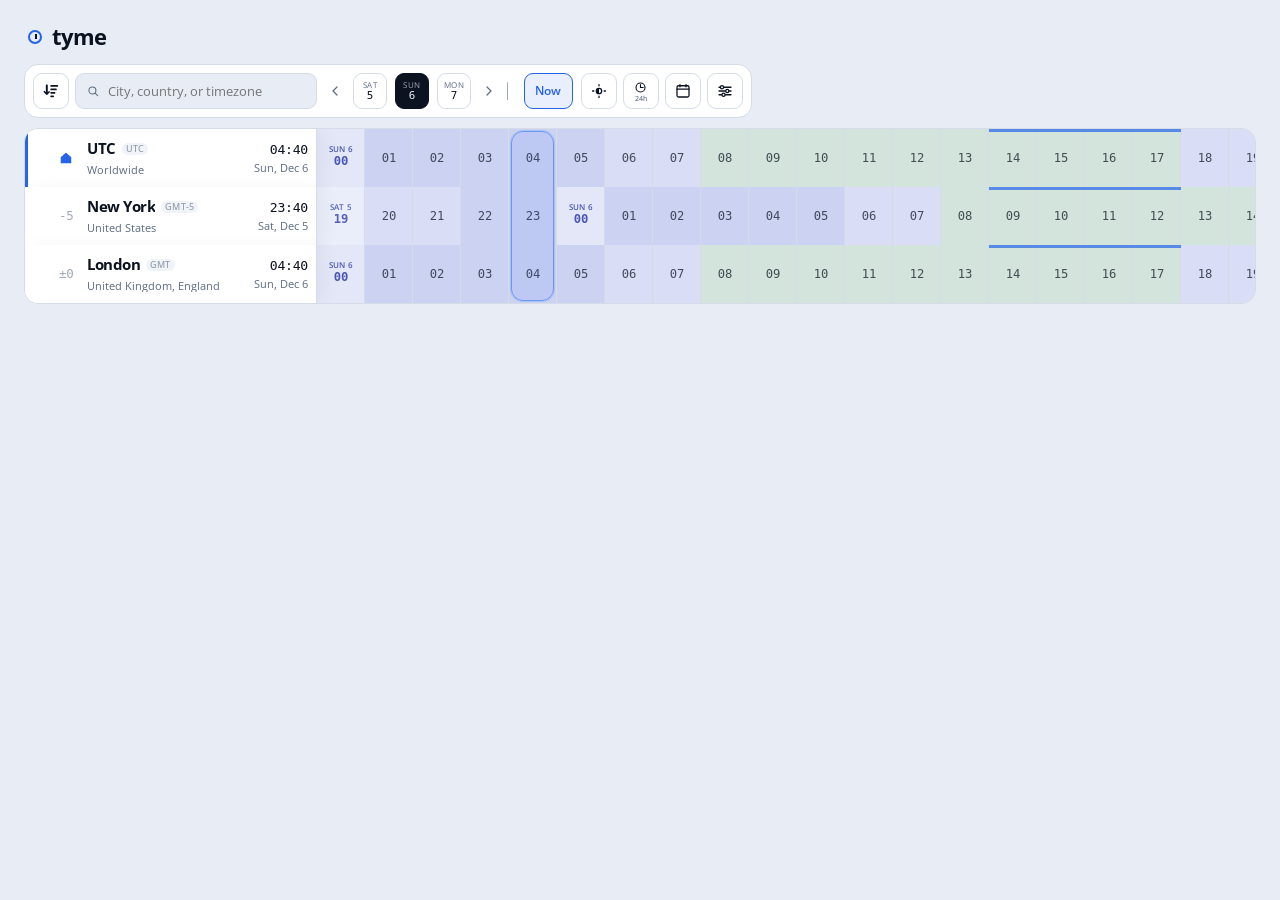
==== tyme/index.html @ b8e888d3 "feat(tyme): add world clock web app Co-authored-by: Cursor <cursoragent@cursor.com>" ====
<!DOCTYPE html>
<html lang="en">
<head>
  <meta charset="utf-8">
  <meta name="viewport" content="width=device-width, initial-scale=1, viewport-fit=cover, interactive-widget=resizes-content">
  <meta name="theme-color" content="#0b0f14">
  <meta name="description" content="Compare time zones at a glance. Plan calls across cities without leaving the page.">
  <title>Tyme — world clock and time converter</title>
  <link rel="icon" href="data:image/svg+xml,%3Csvg xmlns='http://www.w3.org/2000/svg' viewBox='0 0 32 32'%3E%3Crect width='32' height='32' rx='8' fill='%230b0f14'/%3E%3Ccircle cx='16' cy='16' r='9' fill='none' stroke='%232563eb' stroke-width='2'/%3E%3Cpath d='M16 10v7l4 2' fill='none' stroke='%23e8eef6' stroke-width='2' stroke-linecap='round'/%3E%3C/svg%3E">
  <link rel="preconnect" href="https://fonts.googleapis.com">
  <link rel="preconnect" href="https://fonts.gstatic.com" crossorigin>
  <link href="https://fonts.googleapis.com/css2?family=Open+Sans:wght@400;500;600;700&display=swap" rel="stylesheet">
  <link rel="stylesheet" href="css/app.css">
</head>
<body>
  <div class="app" id="app">
    <header class="topbar">
      <div class="brand">
        <span class="brand-mark" aria-hidden="true"></span>
        <span class="brand-name">tyme</span>
      </div>

    </header>

    <main class="stage">
      <div class="command-bar">
        <div class="command-lead">
          <button class="icon-btn chip-toggle" id="toggle-sort" type="button" data-state="manual" aria-label="Sort: manual" title="Manual order">
            <svg class="ico ico-sort-manual" viewBox="0 0 24 24" width="18" height="18" aria-hidden="true"><path fill="currentColor" d="M4.6 3.4h2.2c.5 0 .9.4.9.9v9.2l1.2-1.3a1 1 0 0 1 1.4 1.4l-3.2 3.4a1 1 0 0 1-1.4 0l-3.2-3.4a1 1 0 1 1 1.4-1.4l1.2 1.3V4.3c0-.5.4-.9.9-.9z"/><path fill="currentColor" d="M12.2 4.1h8.2a1.15 1.15 0 0 1 0 2.3h-8.2a1.15 1.15 0 0 1 0-2.3zm0 4.6h6.4a1.15 1.15 0 0 1 0 2.3h-6.4a1.15 1.15 0 0 1 0-2.3zm0 4.6h4.6a1.15 1.15 0 0 1 0 2.3h-4.6a1.15 1.15 0 0 1 0-2.3zm0 4.6h2.7a1.15 1.15 0 0 1 0 2.3h-2.7a1.15 1.15 0 0 1 0-2.3z"/></svg>
            <svg class="ico ico-sort-largest" viewBox="0 0 24 24" width="18" height="18" aria-hidden="true"><path fill="currentColor" d="M4.6 3.4h2.2c.5 0 .9.4.9.9v9.2l1.2-1.3a1 1 0 0 1 1.4 1.4l-3.2 3.4a1 1 0 0 1-1.4 0l-3.2-3.4a1 1 0 1 1 1.4-1.4l1.2 1.3V4.3c0-.5.4-.9.9-.9z"/><path fill="currentColor" d="M12.2 4.1h8.2a1.15 1.15 0 0 1 0 2.3h-8.2a1.15 1.15 0 0 1 0-2.3zm0 4.6h6.4a1.15 1.15 0 0 1 0 2.3h-6.4a1.15 1.15 0 0 1 0-2.3zm0 4.6h4.6a1.15 1.15 0 0 1 0 2.3h-4.6a1.15 1.15 0 0 1 0-2.3zm0 4.6h2.7a1.15 1.15 0 0 1 0 2.3h-2.7a1.15 1.15 0 0 1 0-2.3z"/></svg>
            <svg class="ico ico-sort-smallest" viewBox="0 0 24 24" width="18" height="18" aria-hidden="true"><path fill="currentColor" d="M4.6 20.6h2.2c.5 0 .9-.4.9-.9v-9.2l1.2 1.3a1 1 0 0 0 1.4-1.4l-3.2-3.4a1 1 0 0 0-1.4 0l-3.2 3.4a1 1 0 1 0 1.4 1.4l1.2-1.3v9.2c0 .5.4.9.9.9z"/><path fill="currentColor" d="M12.2 4.1h2.7a1.15 1.15 0 0 1 0 2.3h-2.7a1.15 1.15 0 0 1 0-2.3zm0 4.6h4.6a1.15 1.15 0 0 1 0 2.3h-4.6a1.15 1.15 0 0 1 0-2.3zm0 4.6h6.4a1.15 1.15 0 0 1 0 2.3h-6.4a1.15 1.15 0 0 1 0-2.3zm0 4.6h8.2a1.15 1.15 0 0 1 0 2.3h-8.2a1.15 1.15 0 0 1 0-2.3z"/></svg>
          </button>
        <div class="command-search">
          <label class="search-field command-field">
            <svg viewBox="0 0 24 24" width="16" height="16" aria-hidden="true"><circle cx="11" cy="11" r="6" fill="none" stroke="currentColor" stroke-width="1.8"/><path d="M16 16l4 4" fill="none" stroke="currentColor" stroke-width="1.8" stroke-linecap="round"/></svg>
            <span class="visually-hidden">Search cities</span>
            <input id="city-query" type="search" placeholder="City, country, or timezone" autocomplete="off" enterkeyhint="search">
          </label>
          <div class="search-results" id="search-results" hidden></div>
        </div>
        </div>

        <nav class="day-switch" aria-label="Date">
          <button class="day-nav" id="prev-day" type="button" aria-label="Previous day">
            <svg viewBox="0 0 24 24" width="16" height="16" aria-hidden="true"><path d="M15 6l-6 6 6 6" fill="none" stroke="currentColor" stroke-width="1.8" stroke-linecap="round" stroke-linejoin="round"/></svg>
          </button>
          <div class="week-strip" id="week-strip"></div>
          <button class="day-nav" id="next-day" type="button" aria-label="Next day">
            <svg viewBox="0 0 24 24" width="16" height="16" aria-hidden="true"><path d="M9 6l6 6-6 6" fill="none" stroke="currentColor" stroke-width="1.8" stroke-linecap="round" stroke-linejoin="round"/></svg>
          </button>
        </nav>

        <span class="bar-sep" aria-hidden="true"></span>
        <button class="now-jump" id="jump-now" type="button">Now</button>

        <div class="command-toggles" role="group" aria-label="View options">
          <button class="icon-btn chip-toggle" id="toggle-scheme" type="button" data-state="light" aria-label="Theme: Light" title="Light">
            <svg class="ico ico-sun" viewBox="0 0 24 24" width="18" height="18" aria-hidden="true"><circle cx="12" cy="12" r="3.2" fill="none" stroke="currentColor" stroke-width="1.7"/><path d="M12 3.5v2M12 18.5v2M3.5 12h2M18.5 12h2M6 6l1.4 1.4M16.6 16.6L18 18M6 18l1.4-1.4M16.6 7.4L18 6" fill="none" stroke="currentColor" stroke-width="1.7" stroke-linecap="round"/></svg>
            <svg class="ico ico-moon" viewBox="0 0 24 24" width="18" height="18" aria-hidden="true"><path d="M16 14.5A6.5 6.5 0 0 1 9.2 6 6.5 6.5 0 1 0 16 14.5z" fill="none" stroke="currentColor" stroke-width="1.7" stroke-linejoin="round"/></svg>
            <svg class="ico ico-system" viewBox="0 0 24 24" width="18" height="18" aria-hidden="true"><circle cx="12" cy="12" r="3.6" fill="none" stroke="currentColor" stroke-width="1.7"/><path d="M12 8.4a3.6 3.6 0 0 0 0 7.2z" fill="currentColor"/><path d="M12 3.4v1.7M12 18.9v1.7M3.4 12h1.7M18.9 12h1.7" fill="none" stroke="currentColor" stroke-width="1.7" stroke-linecap="round"/></svg>
          </button>
          <button class="icon-btn chip-toggle hour-toggle" id="toggle-hour" type="button" data-state="24" aria-label="24-hour clock" title="24h">
            <svg class="hour-mark" viewBox="0 0 24 24" width="16" height="16" aria-hidden="true"><circle cx="12" cy="12" r="7.2" fill="none" stroke="currentColor" stroke-width="1.8"/><path d="M12 12V7.4M12 12h4.4" fill="none" stroke="currentColor" stroke-width="1.8" stroke-linecap="round"/></svg>
            <span class="hour-caption">24h</span>
          </button>
          <button class="icon-btn chip-toggle" id="toggle-weekends-btn" type="button" data-state="off" aria-pressed="false" aria-label="Mark weekends" title="Weekends">
            <svg class="ico ico-weekend" viewBox="0 0 24 24" width="18" height="18" aria-hidden="true"><rect x="4" y="5" width="16" height="15" rx="2" fill="none" stroke="currentColor" stroke-width="1.7"/><path d="M8 3.4v3M16 3.4v3M4 9.5h16" fill="none" stroke="currentColor" stroke-width="1.7" stroke-linecap="round"/></svg>
            <svg class="ico ico-weekend-on" viewBox="0 0 24 24" width="18" height="18" aria-hidden="true"><rect x="4" y="5" width="16" height="15" rx="2" fill="none" stroke="currentColor" stroke-width="1.7"/><path d="M8 3.4v3M16 3.4v3M4 9.5h16" fill="none" stroke="currentColor" stroke-width="1.7" stroke-linecap="round"/><circle cx="9" cy="15" r="1.25" fill="currentColor"/><circle cx="13.5" cy="15" r="1.25" fill="currentColor"/></svg>
          </button>
          <button class="icon-btn" id="open-settings" type="button" aria-label="Settings" title="Settings">
            <svg viewBox="0 0 24 24" width="18" height="18" aria-hidden="true"><path d="M4 7h16M4 12h16M4 17h16" fill="none" stroke="currentColor" stroke-width="1.7" stroke-linecap="round"/><circle cx="8" cy="7" r="2.1" fill="var(--surface)" stroke="currentColor" stroke-width="1.7"/><circle cx="15" cy="12" r="2.1" fill="var(--surface)" stroke="currentColor" stroke-width="1.7"/><circle cx="10" cy="17" r="2.1" fill="var(--surface)" stroke="currentColor" stroke-width="1.7"/></svg>
          </button>
        </div>
      </div>
      <div class="board" id="board" role="grid" aria-label="Time comparison across cities"></div>
    </main>

    <aside class="dock" id="selection-dock" hidden>
      <div class="dock-copy" id="selection-copy"></div>
      <div class="dock-actions">
        <button class="text-btn" id="copy-times" type="button">Copy times</button>
        <button class="text-btn" id="copy-link" type="button">Copy link</button>
        <button class="text-btn ghost" id="clear-selection" type="button">Clear</button>
      </div>
    </aside>
  </div>

  <div class="overlay" id="settings-overlay" hidden>
    <div class="sheet settings-sheet" role="dialog" aria-modal="true" aria-labelledby="settings-title">
      <div class="sheet-head">
        <h2 id="settings-title">Settings</h2>
        <button class="icon-btn" id="close-settings" type="button" aria-label="Close settings">
          <svg viewBox="0 0 24 24" width="18" height="18" aria-hidden="true"><path d="M6 6l12 12M18 6L6 18" fill="none" stroke="currentColor" stroke-width="1.8" stroke-linecap="round"/></svg>
        </button>
      </div>

      <section class="setting-block">
        <h3>Clock</h3>
        <div class="segmented" role="group" aria-label="Hour format">
          <button type="button" data-hour12="true">12h</button>
          <button type="button" data-hour12="false">24h</button>
        </div>
      </section>

      <section class="setting-block">
        <h3>Appearance</h3>
        <div class="segmented" role="group" aria-label="Theme">
          <button type="button" data-theme="system">System</button>
          <button type="button" data-theme="light">Light</button>
          <button type="button" data-theme="dark">Dark</button>
        </div>
        <div class="palette-row" role="group" aria-label="Palette">
          <button type="button" class="swatch ember" data-palette="ember" aria-label="Rose palette"></button>
          <button type="button" class="swatch moss" data-palette="moss" aria-label="Teal palette"></button>
          <button type="button" class="swatch atlas" data-palette="atlas" aria-label="Blue palette"></button>
        </div>
      </section>

      <section class="setting-block">
        <h3>Grid colours</h3>
        <div class="bands-picker bands-picker-settings" role="group" aria-label="Grid colour palette">
          <button type="button" class="bands-option" data-bands="dusk" aria-pressed="false">
            <span class="bands-swatches" aria-hidden="true">
              <i style="background:#ccd3f2"></i>
              <i style="background:#d2e4db"></i>
              <i style="background:#d9def6"></i>
            </span>
            <span class="bands-name">Crepúsculo suave</span>
            <span class="bands-desc">azul + sálvia</span>
          </button>
          <button type="button" class="bands-option" data-bands="mist" aria-pressed="false">
            <span class="bands-swatches" aria-hidden="true">
              <i style="background:#d8d0ef"></i>
              <i style="background:#e5ddcf"></i>
              <i style="background:#ced8eb"></i>
            </span>
            <span class="bands-name">Neblina elegante</span>
            <span class="bands-desc">lavanda + areia</span>
          </button>
          <button type="button" class="bands-option" data-bands="urban" aria-pressed="false">
            <span class="bands-swatches" aria-hidden="true">
              <i style="background:#cdd8e7"></i>
              <i style="background:#d0e2e1"></i>
              <i style="background:#d7dce7"></i>
            </span>
            <span class="bands-name">Urbana serena</span>
            <span class="bands-desc">cinza-azulado + menta</span>
          </button>
        </div>
      </section>

      <section class="setting-block">
        <h3>Grid</h3>
        <label class="toggle">
          <input type="checkbox" id="toggle-tz">
          <span>Show timezone names</span>
        </label>
        <label class="toggle">
          <input type="checkbox" id="toggle-weekends">
          <span>Mark weekends</span>
        </label>
        <label class="toggle">
          <input type="checkbox" id="toggle-overlap">
          <span>Highlight overlap (09:00–18:00)</span>
        </label>
      </section>
    </div>
  </div>

  <div class="toast" id="toast" hidden></div>

  <script src="js/cities.js"></script>
  <script src="js/time.js"></script>
  <script src="js/app.js"></script>
</body>
</html>
---- tyme/css/app.css ----
:root {
  --font-ui: "Open Sans", "Segoe UI", system-ui, -apple-system, BlinkMacSystemFont, Helvetica, Arial, sans-serif;
  --font-display: "Open Sans", "Segoe UI", system-ui, -apple-system, BlinkMacSystemFont, Helvetica, Arial, sans-serif;
  --font-mono: ui-monospace, "SF Mono", "Cascadia Mono", "Segoe UI Mono", Menlo, Consolas, monospace;
  --label: 268px;
  --cell: 48px;
  --row: 58px;
  --radius: 14px;
  --ease: 160ms ease;
  --safe-b: env(safe-area-inset-bottom, 0px);
  --safe-t: env(safe-area-inset-top, 0px);
}

[data-palette="ember"] {
  --accent: #e11d48;
  --accent-ink: #fff1f2;
  --select: #e11d48;
  --select-ink: #fff1f2;
  --select-line: #be123c;
  --hover-line: #0b1220;
  --now: #e11d48;
}

[data-palette="moss"] {
  --accent: #0d9488;
  --accent-ink: #f0fdfa;
  --select: #0f766e;
  --select-ink: #f0fdfa;
  --select-line: #0f766e;
  --hover-line: #0b1220;
  --now: #14b8a6;
}

[data-palette="atlas"] {
  --accent: #2563eb;
  --accent-ink: #eff6ff;
  --select: #2563eb;
  --select-ink: #eff6ff;
  --select-line: #1d4ed8;
  --hover-line: #0b1220;
  --now: #2563eb;
}

html[data-theme="light"],
html[data-scheme="light"] {
  --bg: #e8edf5;
  --bg-2: #dce3ee;
  --surface: #ffffff;
  --ink: #0b1220;
  --muted: #5b6b81;
  --line: #d5dce8;
  --weekend: #f0ebef;
  --weekend-fade: #e8e2e6;
  --overlap: rgba(37, 99, 235, 0.14);
  --shadow: 0 16px 36px rgba(11, 18, 32, 0.1);
  --hover-line: #0b1220;
}

/* Grid bands — Crepúsculo suave (default) */
html[data-scheme="light"],
html[data-theme="light"],
html[data-bands="dusk"][data-scheme="light"],
html[data-bands="dusk"][data-theme="light"] {
  --night: #ccd3f2;
  --night-fade: #dde2f6;
  --night-ink: #4a57b5;
  --edge: #d9def6;
  --edge-fade: #e5e9f8;
  --edge-ink: #5562b8;
  --day: #d2e4db;
  --day-fade: #e2ebe5;
  --day-ink: #2f6b54;
}

/* Grid bands — Neblina elegante */
html[data-bands="mist"][data-scheme="light"],
html[data-bands="mist"][data-theme="light"] {
  --night: #d8d0ef;
  --night-fade: #e6e0f4;
  --night-ink: #6552a8;
  --edge: #ced8eb;
  --edge-fade: #dee5f1;
  --edge-ink: #4f6794;
  --day: #e5ddcf;
  --day-fade: #eee8df;
  --day-ink: #7a6240;
}

/* Grid bands — Urbana serena */
html[data-bands="urban"][data-scheme="light"],
html[data-bands="urban"][data-theme="light"] {
  --night: #cdd8e7;
  --night-fade: #dde5ef;
  --night-ink: #3f5f84;
  --edge: #d7dce7;
  --edge-fade: #e4e8ef;
  --edge-ink: #4f5d74;
  --day: #d0e2e1;
  --day-fade: #e0ebea;
  --day-ink: #2f6b66;
}

html[data-theme="dark"],
html[data-scheme="dark"] {
  --bg: #0b0f14;
  --bg-2: #121821;
  --surface: #141b24;
  --ink: #e8eef6;
  --muted: #8b98ab;
  --line: #243041;
  --weekend: #1c151a;
  --weekend-fade: #141014;
  --overlap: rgba(56, 189, 248, 0.14);
  --shadow: 0 16px 36px rgba(0, 0, 0, 0.4);
  --hover-line: #e8eef6;
}

html[data-scheme="dark"],
html[data-theme="dark"],
html[data-bands="dusk"][data-scheme="dark"],
html[data-bands="dusk"][data-theme="dark"] {
  --night: #3a4268;
  --night-fade: #262b42;
  --night-ink: #b8c0f0;
  --edge: #454c70;
  --edge-fade: #2c3148;
  --edge-ink: #c2c8f2;
  --day: #3a5248;
  --day-fade: #263830;
  --day-ink: #a8d4c2;
}

html[data-bands="mist"][data-scheme="dark"],
html[data-bands="mist"][data-theme="dark"] {
  --night: #4a4270;
  --night-fade: #302c48;
  --night-ink: #cbbceb;
  --edge: #3e4a62;
  --edge-fade: #2a3140;
  --edge-ink: #b4c4e0;
  --day: #524a3c;
  --day-fade: #363028;
  --day-ink: #e0d0b4;
}

html[data-bands="urban"][data-scheme="dark"],
html[data-bands="urban"][data-theme="dark"] {
  --night: #3a4a5c;
  --night-fade: #263240;
  --night-ink: #b0c6de;
  --edge: #404850;
  --edge-fade: #2a3038;
  --edge-ink: #c0c8d4;
  --day: #3a504e;
  --day-fade: #263836;
  --day-ink: #a8d4d0;
}

[data-palette="ember"][data-scheme="light"],
html[data-palette="ember"][data-theme="light"] {
  --overlap: rgba(225, 29, 72, 0.12);
}

[data-palette="moss"][data-scheme="light"],
html[data-palette="moss"][data-theme="light"] {
  --overlap: rgba(13, 148, 136, 0.14);
}

[data-palette="atlas"][data-scheme="light"],
html[data-palette="atlas"][data-theme="light"] {
  --overlap: rgba(37, 99, 235, 0.14);
}

* { box-sizing: border-box; }

html, body {
  margin: 0;
  min-height: 100%;
  background: var(--bg);
  color: var(--ink);
  font-family: var(--font-ui);
  font-size: 16px;
  line-height: 1.4;
}

body {
  min-height: 100dvh;
}

button, input {
  font: inherit;
  color: inherit;
}

button {
  background: none;
  border: 0;
  padding: 0;
  cursor: pointer;
}

.visually-hidden {
  position: absolute;
  width: 1px;
  height: 1px;
  padding: 0;
  margin: -1px;
  overflow: hidden;
  clip: rect(0, 0, 0, 0);
  white-space: nowrap;
  border: 0;
}

.app {
  height: 100dvh;
  display: flex;
  flex-direction: column;
  overflow: hidden;
  padding: calc(12px + var(--safe-t)) 16px calc(12px + var(--safe-b));
}

.topbar {
  display: flex;
  align-items: center;
  gap: 16px;
  padding: 4px 4px 12px;
}

.brand {
  display: flex;
  align-items: center;
  gap: 10px;
  min-width: max-content;
}

.brand-mark {
  width: 14px;
  height: 14px;
  border: 2px solid var(--accent);
  border-radius: 50%;
  position: relative;
}

.brand-mark::after {
  content: "";
  position: absolute;
  left: 5px;
  top: 2px;
  width: 2px;
  height: 5px;
  background: var(--ink);
  transform-origin: bottom center;
  animation: tick 2s steps(1) infinite;
}

.brand-name {
  font-family: var(--font-display);
  font-size: 1.35rem;
  font-weight: 700;
  letter-spacing: -0.04em;
}

.week-strip::-webkit-scrollbar { display: none; }

.day-chip {
  min-width: 34px;
  height: var(--bar-h, 36px);
  padding: 0 6px;
  border: 1px solid var(--line);
  border-radius: 9px;
  background: var(--surface);
  text-align: center;
  flex-shrink: 0;
  display: flex;
  flex-direction: column;
  align-items: center;
  justify-content: center;
}

.day-chip .dow {
  display: block;
  font-size: 0.52rem;
  line-height: 1;
  letter-spacing: 0.05em;
  text-transform: uppercase;
  color: var(--muted);
}

.day-chip .dom {
  font-family: var(--font-mono);
  font-size: 0.68rem;
  line-height: 1.05;
}

.day-chip.is-today { border-color: var(--accent); }
.day-chip.is-active {
  background: var(--ink);
  color: var(--bg);
  border-color: var(--ink);
}

.day-chip.is-active .dow { color: inherit; opacity: 0.7; }

html[data-mark-weekends="true"] .day-chip.weekend .dow {
  color: var(--now);
}

.icon-btn,
.text-btn {
  min-height: 40px;
  min-width: 40px;
  display: inline-flex;
  align-items: center;
  justify-content: center;
  border-radius: 12px;
  border: 1px solid var(--line);
  background: var(--surface);
}

.text-btn {
  padding: 0 12px;
  min-width: 0;
  font-size: 0.9rem;
}

.text-btn.ghost {
  background: transparent;
}

.icon-btn:hover,
.text-btn:hover,
.day-chip:hover {
  border-color: var(--ink);
}

.top-actions {
  display: flex;
  align-items: center;
  gap: 8px;
  margin-left: auto;
}

.command-bar {
  --bar-h: 36px;
  --bar-gap: 8px;
  position: relative;
  z-index: 12;
  align-self: flex-start;
  width: fit-content;
  max-width: 100%;
  display: flex;
  flex-wrap: wrap;
  align-items: center;
  justify-content: flex-start;
  gap: var(--bar-gap);
  padding: var(--bar-gap);
  background: var(--surface);
  border: 1px solid var(--line);
  border-radius: 14px;
}

.day-switch {
  display: flex;
  align-items: center;
  gap: var(--bar-gap);
  min-width: 0;
  max-width: 100%;
  flex: 0 1 auto;
}

.week-strip {
  display: flex;
  gap: var(--bar-gap);
  overflow-x: auto;
  scrollbar-width: none;
  min-width: 0;
  flex: 0 0 auto;
}

.day-nav {
  width: 20px;
  height: var(--bar-h);
  min-width: 20px;
  min-height: 0;
  display: inline-flex;
  align-items: center;
  justify-content: center;
  padding: 0;
  border: 0;
  border-radius: 0;
  background: transparent;
  color: var(--muted);
}

.day-nav:hover,
.day-nav:focus-visible {
  color: var(--ink);
  background: transparent;
  outline: none;
}

.now-jump {
  height: var(--bar-h);
  min-height: var(--bar-h);
  min-width: 0;
  padding: 0 10px;
  border: 1px solid var(--now);
  border-radius: 9px;
  background: color-mix(in srgb, var(--now) 10%, var(--surface));
  color: var(--now);
  font-size: 0.72rem;
  font-weight: 600;
  line-height: 1;
  letter-spacing: 0.01em;
}

.now-jump:hover,
.now-jump:focus-visible {
  border-color: var(--now);
  background: color-mix(in srgb, var(--now) 18%, var(--surface));
  color: var(--now);
  outline: none;
}

.command-lead {
  position: relative;
  z-index: 2;
  display: flex;
  align-items: center;
  gap: 6px;
  flex: 0 0 auto;
  width: calc(var(--label) - var(--bar-gap));
  min-width: 0;
}

.command-search {
  position: relative;
  z-index: 2;
  flex: 1 1 auto;
  width: auto;
  min-width: 0;
  max-width: none;
}

.command-field {
  display: flex;
  align-items: center;
  gap: 8px;
  width: 100%;
  height: var(--bar-h);
  min-height: var(--bar-h);
  padding: 0 10px;
  border: 1px solid var(--line);
  border-radius: 9px;
  background: var(--bg);
  color: var(--muted);
}

.command-field svg {
  width: 14px;
  height: 14px;
  flex-shrink: 0;
}

.command-field:focus-within {
  border-color: var(--ink);
  color: var(--ink);
}

.command-search .search-field input {
  width: 100%;
  min-width: 0;
  flex: 1 1 auto;
  border: 0;
  background: transparent;
  padding: 0;
  border-radius: 0;
  color: var(--ink);
  font-size: 0.84rem;
}

.command-search .search-field input:focus {
  border-color: transparent;
  outline: none;
}

.command-search .search-results {
  position: absolute;
  left: 0;
  right: auto;
  top: calc(100% + 6px);
  width: min(560px, calc(100vw - 40px));
  min-width: 100%;
  margin: 0;
  max-height: min(480px, 62dvh);
  overflow-x: hidden;
  overflow-y: auto;
  flex: none;
  padding: 6px;
  background: var(--surface);
  border: 1px solid var(--line);
  border-radius: 14px;
  box-shadow: var(--shadow);
  z-index: 20;
}

.command-search .search-results[hidden] {
  display: none;
}

.command-search .search-empty {
  flex: none;
  padding: 16px 10px;
}

.bar-sep {
  width: 1px;
  height: 18px;
  flex: 0 0 1px;
  align-self: center;
  margin-right: 8px;
  background: color-mix(in srgb, var(--line) 55%, var(--muted));
  border-radius: 1px;
}

.command-toggles {
  display: flex;
  align-items: center;
  gap: 6px;
  flex: 0 0 auto;
}

.command-bar .icon-btn,
.command-bar .chip-toggle {
  width: var(--bar-h);
  height: var(--bar-h);
  min-width: var(--bar-h);
  min-height: var(--bar-h);
  border-radius: 9px;
}

.command-bar .hour-toggle {
  width: var(--bar-h);
  height: var(--bar-h);
  min-width: var(--bar-h);
  min-height: var(--bar-h);
  padding: 3px 1px 2px;
  flex-direction: column;
  gap: 1px;
}

.hour-toggle .hour-mark {
  width: 15px;
  height: 15px;
  display: block;
  flex-shrink: 0;
}

.hour-toggle .hour-caption {
  font-size: 0.42rem;
  font-weight: 500;
  letter-spacing: 0.01em;
  line-height: 1;
  color: var(--muted);
}

.chip-toggle {
  width: 40px;
  height: 40px;
  min-width: 40px;
  min-height: 40px;
  padding: 0;
}

.chip-toggle .ico { display: none; }

.chip-toggle[data-state="light"] .ico-sun,
.chip-toggle[data-state="dark"] .ico-moon,
.chip-toggle[data-state="system"] .ico-system,
.chip-toggle[data-state="off"] .ico-weekend,
.chip-toggle[data-state="on"] .ico-weekend-on,
.chip-toggle[data-state="manual"] .ico-sort-manual,
.chip-toggle[data-state="largest"] .ico-sort-largest,
.chip-toggle[data-state="smallest"] .ico-sort-smallest { display: block; }

.chip-toggle[data-state="on"],
.chip-toggle[data-state="largest"],
.chip-toggle[data-state="smallest"] { color: var(--accent); }

.stage {
  flex: 1;
  min-height: 0;
  display: flex;
  flex-direction: column;
  gap: 10px;
}

.bands-picker {
  display: flex;
  flex-wrap: wrap;
  align-items: center;
  gap: 8px;
  padding: 0 2px;
}

.bands-label {
  font-size: 0.72rem;
  color: var(--muted);
  margin-right: 4px;
  text-transform: uppercase;
  letter-spacing: 0.04em;
}

.bands-option {
  display: inline-flex;
  align-items: center;
  gap: 8px;
  min-height: 34px;
  padding: 4px 10px 4px 6px;
  border: 1px solid var(--line);
  border-radius: 999px;
  background: var(--surface);
  color: var(--ink);
  transition: border-color var(--ease), background var(--ease), box-shadow var(--ease);
}

.bands-option:hover {
  border-color: color-mix(in srgb, var(--accent) 40%, var(--line));
}

.bands-option.is-on {
  border-color: var(--accent);
  box-shadow: 0 0 0 1px color-mix(in srgb, var(--accent) 35%, transparent);
  background: color-mix(in srgb, var(--accent) 6%, var(--surface));
}

.bands-swatches {
  display: inline-flex;
  gap: 2px;
}

.bands-swatches i {
  width: 10px;
  height: 10px;
  border-radius: 50%;
  display: block;
  border: 1px solid color-mix(in srgb, var(--ink) 8%, transparent);
}

.bands-name {
  font-size: 0.78rem;
  font-weight: 600;
}

.bands-desc {
  display: none;
  font-size: 0.68rem;
  color: var(--muted);
}

.bands-picker-settings {
  flex-direction: column;
  align-items: stretch;
  gap: 8px;
  margin-top: 4px;
}

.bands-picker-settings .bands-option {
  border-radius: 12px;
  min-height: 48px;
  padding: 10px 12px;
  justify-content: flex-start;
}

.bands-picker-settings .bands-desc {
  display: inline;
  margin-left: auto;
}

.board {
  flex: 0 1 auto;
  min-height: 0;
  overflow: auto;
  border: 1px solid var(--line);
  border-radius: var(--radius);
  background: var(--surface);
  width: 100%;
  -webkit-overflow-scrolling: touch;
  overscroll-behavior: contain;
}

.board-inner {
  position: relative;
  width: 100%;
  min-width: calc(var(--label) + (24 * var(--cell)));
}

.city-row {
  display: grid;
  grid-template-columns: var(--label) repeat(24, minmax(0, 1fr));
  width: 100%;
  min-width: calc(var(--label) + (24 * var(--cell)));
  height: var(--row);
  min-height: var(--row);
  max-height: var(--row);
  border-bottom: 1px solid var(--line);
  position: relative;
  align-items: stretch;
  transition: background 160ms ease;
}

.city-row:last-child { border-bottom: 0; }

.city-row.is-dragging {
  opacity: 0.55;
  background: var(--bg-2);
  z-index: 6;
}

.city-row.is-drop-before::before,
.city-row.is-drop-after::after {
  content: "";
  position: absolute;
  left: 0;
  right: 0;
  height: 3px;
  background: var(--accent);
  z-index: 7;
  pointer-events: none;
  border-radius: 2px;
}

.city-row.is-drop-before::before { top: -1px; }
.city-row.is-drop-after::after { bottom: -1px; }

.city-row.is-moved .city-card {
  animation: row-flash 280ms ease;
}

.city-card {
  position: sticky;
  left: 0;
  z-index: 8;
  width: var(--label);
  height: 100%;
  padding: 4px 8px 4px 10px;
  background: var(--surface);
  border-right: 1px solid var(--line);
  display: grid;
  grid-template-columns: 18px minmax(0, 1fr);
  column-gap: 6px;
  align-items: center;
  box-shadow: 8px 0 16px rgba(0, 0, 0, 0.04);
  overflow: hidden;
  cursor: move;
  touch-action: none;
}

.city-card.is-home {
  padding-left: 10px;
}

.city-card.is-home::before {
  content: "";
  position: absolute;
  left: 0;
  top: 0;
  bottom: 0;
  width: 3px;
  background: var(--accent);
  z-index: 4;
  pointer-events: none;
}

.city-row:first-child .city-card.is-home::before {
  border-top-left-radius: calc(var(--radius) - 1px);
}

.city-row:last-child .city-card.is-home::before {
  border-bottom-left-radius: calc(var(--radius) - 1px);
}

.city-row:only-child .city-card.is-home::before {
  border-radius: calc(var(--radius) - 1px) 0 0 calc(var(--radius) - 1px);
}

body.is-resizing {
  cursor: ew-resize;
  user-select: none;
}

body.is-row-dragging,
body.is-row-dragging * {
  cursor: move;
}

.city-actions {
  display: flex;
  flex-direction: column;
  align-items: center;
  justify-content: center;
  gap: 1px;
  width: 18px;
  flex-shrink: 0;
  cursor: default;
}

.city-actions .mini {
  opacity: 0;
  pointer-events: none;
  transition: opacity var(--ease), color var(--ease), background var(--ease), border-color var(--ease);
}

.city-row:hover .city-actions .mini,
.city-row:focus-within .city-actions .mini {
  opacity: 1;
  pointer-events: auto;
}

.city-card.is-home .city-actions .mini[data-home] {
  opacity: 1;
  pointer-events: auto;
}

body.is-row-dragging .city-actions .mini:not(.is-on) {
  opacity: 0 !important;
  pointer-events: none !important;
}

.city-copy {
  min-width: 0;
  display: grid;
  grid-template-columns: 22px minmax(0, 1fr) auto;
  column-gap: 6px;
  align-items: center;
}

.city-card.is-home .city-actions .mini-home {
  display: none;
}

.offset-home {
  width: 22px;
  height: 22px;
  display: grid;
  place-items: center start;
  justify-self: start;
  color: var(--accent);
  border: 0;
  border-radius: 0;
  background: transparent;
  padding: 0;
  cursor: pointer;
  flex-shrink: 0;
}

.offset-home:hover {
  background: transparent;
}

.offset-home svg {
  width: 14px;
  height: 14px;
  display: block;
}

.offset-home .home-glyph {
  fill: currentColor;
}

.city-card .offset {
  justify-self: start;
  font-family: var(--font-mono);
  font-size: 0.78rem;
  font-weight: 400;
  letter-spacing: -0.02em;
  color: color-mix(in srgb, var(--muted) 58%, var(--surface));
  line-height: 1;
}

.city-id {
  min-width: 0;
  display: flex;
  flex-direction: column;
  gap: 5px;
}

.city-title {
  display: flex;
  align-items: center;
  gap: 6px;
  min-width: 0;
}

.city-card h3,
.city-name {
  margin: 0;
  font-family: var(--font-display);
  font-size: 0.95rem;
  font-weight: 700;
  letter-spacing: -0.03em;
  line-height: 1.15;
  min-width: 0;
  white-space: nowrap;
  overflow: hidden;
  text-overflow: ellipsis;
}

.tz-pill {
  flex-shrink: 0;
  font-size: 0.56rem;
  font-weight: 500;
  letter-spacing: 0.01em;
  line-height: 1.2;
  color: color-mix(in srgb, var(--muted) 68%, var(--surface));
  background: color-mix(in srgb, var(--bg-2) 42%, var(--surface));
  border-radius: 6px;
  padding: 1px 4px;
}

.city-card .place {
  color: var(--muted);
  font-size: 0.7rem;
  line-height: 1.2;
  white-space: nowrap;
  overflow: hidden;
  text-overflow: ellipsis;
  min-width: 0;
}

.city-when {
  display: flex;
  flex-direction: column;
  align-items: flex-end;
  gap: 5px;
  flex-shrink: 0;
}

.city-card .live {
  font-family: var(--font-mono);
  font-size: 0.82rem;
  font-weight: 400;
  font-variant-numeric: tabular-nums;
  letter-spacing: -0.02em;
  line-height: 1;
  white-space: nowrap;
}

.city-card .live.is-hover { color: var(--accent); }

.city-card .date-line {
  color: var(--muted);
  font-size: 0.68rem;
  line-height: 1.2;
  white-space: nowrap;
}

.mini {
  width: 16px;
  height: 16px;
  display: grid;
  place-items: center;
  color: var(--muted);
  border: 0;
  border-radius: 4px;
  background: transparent;
  flex-shrink: 0;
  cursor: pointer;
  padding: 0;
  transition: color var(--ease), background var(--ease);
}

.mini svg {
  width: 10px;
  height: 10px;
  display: block;
}

.mini-remove {
  color: #fb7185;
}

.mini-remove:hover {
  color: #e11d48;
  background: color-mix(in srgb, #e11d48 14%, transparent);
}

.mini-home {
  color: var(--muted);
}

.mini-home:hover {
  color: var(--accent);
  background: color-mix(in srgb, var(--accent) 14%, transparent);
}

.mini-home .home-glyph {
  fill: none;
}

.mini-home.is-on {
  color: var(--accent);
}

.mini-home.is-on .home-glyph {
  fill: currentColor;
}

.mini-home.is-on:hover {
  color: color-mix(in srgb, var(--accent) 82%, #000);
  background: color-mix(in srgb, var(--accent) 18%, transparent);
}

@keyframes row-flash {
  0% { background: color-mix(in srgb, var(--accent) 18%, var(--surface)); }
  100% { background: var(--surface); }
}

.hour {
  width: auto;
  min-width: 0;
  height: var(--row);
  min-height: var(--row);
  max-height: var(--row);
  border: 0;
  box-shadow: inset -1px 0 0 var(--line);
  padding: 2px 2px;
  display: flex;
  flex-direction: column;
  align-items: center;
  justify-content: center;
  gap: 0;
  position: relative;
  user-select: none;
  touch-action: pan-x pan-y;
  min-width: 0;
  overflow: hidden;
  scroll-margin-left: var(--label);
  transition: opacity 120ms ease, filter 120ms ease, background 120ms ease;
}

.hour.night { background: var(--night); }
.hour.edge { background: var(--edge); }
.hour.day { background: var(--day); }
.hour.weekend { background: var(--weekend); }

.hour.night.is-day-start,
.hour.night.is-day-start.is-selected {
  background: color-mix(in srgb, var(--night) 55%, #fff);
}

.hour.edge.is-day-start,
.hour.edge.is-day-start.is-selected {
  background: color-mix(in srgb, var(--edge) 55%, #fff);
}

.hour.day.is-day-start,
.hour.day.is-day-start.is-selected {
  background: color-mix(in srgb, var(--day) 55%, #fff);
}

.hour.weekend.is-day-start,
.hour.weekend.is-day-start.is-selected {
  background: color-mix(in srgb, var(--weekend) 55%, #fff);
}

.board-inner:has(.hour.is-selected) .hour.night.is-day-start:not(.is-selected) {
  background: color-mix(in srgb, var(--night-fade) 70%, #fff);
}

.board-inner:has(.hour.is-selected) .hour.edge.is-day-start:not(.is-selected) {
  background: color-mix(in srgb, var(--edge-fade) 70%, #fff);
}

.board-inner:has(.hour.is-selected) .hour.day.is-day-start:not(.is-selected) {
  background: color-mix(in srgb, var(--day-fade) 70%, #fff);
}

.board-inner:has(.hour.is-selected) .hour.weekend.is-day-start:not(.is-selected) {
  background: color-mix(in srgb, var(--weekend-fade) 70%, #fff);
}

html[data-scheme="dark"] .hour.night.is-day-start,
html[data-scheme="dark"] .hour.night.is-day-start.is-selected,
html[data-theme="dark"] .hour.night.is-day-start,
html[data-theme="dark"] .hour.night.is-day-start.is-selected {
  background: color-mix(in srgb, var(--night) 72%, #000);
}

html[data-scheme="dark"] .hour.edge.is-day-start,
html[data-scheme="dark"] .hour.edge.is-day-start.is-selected,
html[data-theme="dark"] .hour.edge.is-day-start,
html[data-theme="dark"] .hour.edge.is-day-start.is-selected {
  background: color-mix(in srgb, var(--edge) 72%, #000);
}

html[data-scheme="dark"] .hour.day.is-day-start,
html[data-scheme="dark"] .hour.day.is-day-start.is-selected,
html[data-theme="dark"] .hour.day.is-day-start,
html[data-theme="dark"] .hour.day.is-day-start.is-selected {
  background: color-mix(in srgb, var(--day) 72%, #000);
}

html[data-scheme="dark"] .hour.weekend.is-day-start,
html[data-scheme="dark"] .hour.weekend.is-day-start.is-selected,
html[data-theme="dark"] .hour.weekend.is-day-start,
html[data-theme="dark"] .hour.weekend.is-day-start.is-selected {
  background: color-mix(in srgb, var(--weekend) 72%, #000);
}

.hour .h {
  font-family: var(--font-mono);
  font-size: 0.76rem;
  font-weight: 500;
  color: color-mix(in srgb, var(--ink) 72%, transparent);
}

.hour .sub,
.hour .tz {
  font-size: 0.62rem;
  text-transform: lowercase;
  color: color-mix(in srgb, var(--muted) 85%, transparent);
  letter-spacing: 0.02em;
}

.hour .date-chip {
  position: absolute;
  top: 2px;
  left: 50%;
  transform: translateX(-50%);
  display: flex;
  flex-direction: column;
  align-items: center;
  gap: 0;
  line-height: 1.05;
  letter-spacing: 0.02em;
  text-transform: uppercase;
  color: color-mix(in srgb, var(--ink) 78%, transparent);
  background: color-mix(in srgb, var(--ink) 8%, transparent);
  border: 0;
  border-radius: 5px;
  padding: 1px 4px;
  white-space: nowrap;
  font-weight: 600;
  z-index: 2;
}

.hour .date-chip-dow {
  font-size: 0.42rem;
  opacity: 0.75;
  font-weight: 500;
}

.hour .date-chip-num {
  font-size: 0.48rem;
}

.hour.is-day-start {
  justify-content: center;
  align-items: center;
  padding: 1px 1px 2px;
  z-index: 1;
}

.hour.is-day-start .date-chip {
  position: static;
  inset: auto;
  left: auto;
  right: auto;
  top: auto;
  bottom: auto;
  transform: none;
  display: flex;
  flex-direction: row;
  justify-content: center;
  align-items: baseline;
  gap: 2px;
  width: auto;
  height: auto;
  text-align: center;
  background: transparent;
  padding: 0;
  line-height: 1;
  pointer-events: none;
  z-index: auto;
}

.hour.is-day-start .date-chip-dow,
.hour.is-day-start .date-chip-num {
  font-size: 0.5rem;
  line-height: 1;
  opacity: 1;
  font-weight: 600;
}

.hour.is-day-start .h,
.hour.is-day-start .sub,
.hour.is-day-start .tz,
.hour.is-day-start.is-selected .h,
.hour.is-day-start.is-selected .sub,
.hour.is-day-start.is-selected .tz {
  position: static;
  z-index: auto;
  opacity: 1;
  font-weight: 600;
}

.hour.night.is-day-start .date-chip,
.hour.night.is-day-start .date-chip-dow,
.hour.night.is-day-start .date-chip-num,
.hour.night.is-day-start .h,
.hour.night.is-day-start .sub,
.hour.night.is-day-start .tz {
  color: var(--night-ink);
}

.hour.edge.is-day-start .date-chip,
.hour.edge.is-day-start .date-chip-dow,
.hour.edge.is-day-start .date-chip-num,
.hour.edge.is-day-start .h,
.hour.edge.is-day-start .sub,
.hour.edge.is-day-start .tz {
  color: var(--edge-ink);
}

.hour.day.is-day-start .date-chip,
.hour.day.is-day-start .date-chip-dow,
.hour.day.is-day-start .date-chip-num,
.hour.day.is-day-start .h,
.hour.day.is-day-start .sub,
.hour.day.is-day-start .tz {
  color: var(--day-ink);
}

.hour.weekend.is-day-start .date-chip,
.hour.weekend.is-day-start .date-chip-dow,
.hour.weekend.is-day-start .date-chip-num,
.hour.weekend.is-day-start .h,
.hour.weekend.is-day-start .sub,
.hour.weekend.is-day-start .tz {
  color: color-mix(in srgb, var(--weekend) 20%, #7a4060);
}

.hour.is-hover {
  z-index: 1;
}

.hour.night.is-selected { background: var(--night); }
.hour.edge.is-selected { background: var(--edge); }
.hour.day.is-selected { background: var(--day); }
.hour.weekend.is-selected { background: var(--weekend); }

.hour.is-selected {
  color: var(--ink);
  box-shadow: inset -1px 0 0 color-mix(in srgb, var(--line) 40%, transparent);
  z-index: 2;
}

.hour.is-selected .h {
  color: var(--ink);
  font-weight: 600;
}

.hour.is-selected .sub,
.hour.is-selected .tz {
  color: color-mix(in srgb, var(--ink) 70%, transparent);
  opacity: 1;
}

.board-inner:has(.hour.is-selected) .hour.night:not(.is-selected) {
  background: var(--night-fade);
}

.board-inner:has(.hour.is-selected) .hour.edge:not(.is-selected) {
  background: var(--edge-fade);
}

.board-inner:has(.hour.is-selected) .hour.day:not(.is-selected) {
  background: var(--day-fade);
}

.board-inner:has(.hour.is-selected) .hour.weekend:not(.is-selected) {
  background: var(--weekend-fade);
}

.board-inner:has(.hour.is-selected) .hour:not(.is-selected) .h {
  color: color-mix(in srgb, var(--ink) 58%, transparent);
}

.board-inner:has(.hour.is-selected) .hour.night.is-day-start:not(.is-selected) .h,
.board-inner:has(.hour.is-selected) .hour.night.is-day-start:not(.is-selected) .sub,
.board-inner:has(.hour.is-selected) .hour.night.is-day-start:not(.is-selected) .tz,
.board-inner:has(.hour.is-selected) .hour.night.is-day-start:not(.is-selected) .date-chip,
.board-inner:has(.hour.is-selected) .hour.night.is-day-start:not(.is-selected) .date-chip-dow,
.board-inner:has(.hour.is-selected) .hour.night.is-day-start:not(.is-selected) .date-chip-num {
  color: var(--night-ink);
  opacity: 1;
}

.board-inner:has(.hour.is-selected) .hour.edge.is-day-start:not(.is-selected) .h,
.board-inner:has(.hour.is-selected) .hour.edge.is-day-start:not(.is-selected) .sub,
.board-inner:has(.hour.is-selected) .hour.edge.is-day-start:not(.is-selected) .tz,
.board-inner:has(.hour.is-selected) .hour.edge.is-day-start:not(.is-selected) .date-chip,
.board-inner:has(.hour.is-selected) .hour.edge.is-day-start:not(.is-selected) .date-chip-dow,
.board-inner:has(.hour.is-selected) .hour.edge.is-day-start:not(.is-selected) .date-chip-num {
  color: var(--edge-ink);
  opacity: 1;
}

.board-inner:has(.hour.is-selected) .hour.day.is-day-start:not(.is-selected) .h,
.board-inner:has(.hour.is-selected) .hour.day.is-day-start:not(.is-selected) .sub,
.board-inner:has(.hour.is-selected) .hour.day.is-day-start:not(.is-selected) .tz,
.board-inner:has(.hour.is-selected) .hour.day.is-day-start:not(.is-selected) .date-chip,
.board-inner:has(.hour.is-selected) .hour.day.is-day-start:not(.is-selected) .date-chip-dow,
.board-inner:has(.hour.is-selected) .hour.day.is-day-start:not(.is-selected) .date-chip-num {
  color: var(--day-ink);
  opacity: 1;
}

.hour.is-overlap::after {
  content: "";
  position: absolute;
  left: 0;
  right: 0;
  top: 0;
  height: 3px;
  background: var(--accent);
  opacity: 0.7;
}

.select-box,
.hover-box {
  position: absolute;
  top: 2px;
  bottom: 2px;
  border-radius: 12px;
  z-index: 4;
  pointer-events: none;
  box-sizing: border-box;
  transition: left 80ms ease, width 80ms ease, border-color 120ms ease;
}

.select-box {
  left: calc(var(--label) + (var(--select-col) / 24) * (100% - var(--label)) + 2px);
  width: calc((var(--select-span, 1) / 24) * (100% - var(--label)) - 5px);
  border: 1.75px solid var(--select-line);
  background: transparent;
  z-index: 4;
}

.select-box.is-now {
  border: 1.5px solid color-mix(in srgb, var(--now) 55%, #bfdbfe);
  background: color-mix(in srgb, var(--now) 9%, transparent);
  box-shadow: 0 0 0 1px color-mix(in srgb, var(--now) 18%, transparent);
}

.select-box.is-now .resize-handle {
  display: none;
}

.resize-handle {
  pointer-events: auto;
  position: absolute;
  top: 50%;
  width: 12px;
  height: 32px;
  margin: 0;
  padding: 0;
  border: 2px solid var(--surface);
  border-radius: 999px;
  background: var(--select-line);
  box-shadow: 0 1px 4px rgba(0, 0, 0, 0.18);
  transform: translateY(-50%);
  cursor: ew-resize;
  z-index: 8;
  touch-action: none;
}

.resize-handle.is-start { left: -7px; }
.resize-handle.is-end { right: -7px; }

.resize-handle::before {
  content: "";
  position: absolute;
  inset: 8px 3px;
  border-left: 1.5px solid color-mix(in srgb, var(--surface) 80%, transparent);
  border-right: 1.5px solid color-mix(in srgb, var(--surface) 80%, transparent);
}

.resize-handle:hover,
.resize-handle:focus-visible {
  background: var(--accent);
  outline: none;
}

.hover-box {
  left: calc(var(--label) + (var(--hover-col) / 24) * (100% - var(--label)) + 2px);
  width: calc((var(--hover-span, 1) / 24) * (100% - var(--label)) - 5px);
  border: 1.75px solid var(--hover-line);
  background: color-mix(in srgb, var(--hover-line) 4%, transparent);
  z-index: 4;
}

.select-box[hidden],
.hover-box[hidden] {
  display: none;
}

.dock {
  position: sticky;
  bottom: calc(10px + var(--safe-b));
  margin-top: 14px;
  display: flex;
  justify-content: space-between;
  gap: 16px;
  align-items: flex-start;
  padding: 12px 14px;
  background: var(--ink);
  color: var(--bg);
  border-radius: 16px;
  box-shadow: var(--shadow);
}

.dock[hidden] { display: none; }

.dock-copy {
  font-size: 0.86rem;
  line-height: 1.4;
  min-width: 0;
  display: flex;
  flex-direction: column;
  gap: 2px;
}

.dock-copy strong {
  font-family: var(--font-display);
  font-weight: 600;
}

.dock-meta {
  margin: 0;
  opacity: 0.82;
}

.dock-cities {
  list-style: none;
  margin: 6px 0 0;
  padding: 0;
  display: grid;
  gap: 3px;
}

.dock-cities li {
  display: grid;
  grid-template-columns: max-content minmax(0, 1fr);
  column-gap: 12px;
  align-items: baseline;
}

.dock-range {
  font-family: var(--font-mono);
  font-variant-numeric: tabular-nums;
  font-size: 0.8rem;
  letter-spacing: 0.01em;
  white-space: nowrap;
}

.dock-city {
  overflow: hidden;
  text-overflow: ellipsis;
  white-space: nowrap;
}

.dock-actions {
  display: flex;
  gap: 8px;
  flex-shrink: 0;
  align-self: center;
}

.dock .text-btn {
  background: var(--surface);
  color: var(--ink);
  border-color: transparent;
}

.overlay {
  position: fixed;
  inset: 0;
  background: rgba(18, 17, 14, 0.46);
  display: grid;
  place-items: start center;
  padding: max(16px, 6dvh) 12px 12px;
  padding-bottom: max(12px, env(safe-area-inset-bottom, 0px));
  z-index: 20;
  overflow: hidden;
}

.overlay[hidden] { display: none; }

body.is-overlay-open {
  overflow: hidden;
}

.sheet {
  width: min(520px, 100%);
  max-height: min(84dvh, 760px);
  overflow: auto;
  background: var(--surface);
  color: var(--ink);
  border-radius: 22px;
  padding: 18px 18px 22px;
  box-shadow: var(--shadow);
  align-self: start;
  justify-self: center;
}

.search-sheet {
  height: min(70dvh, 560px);
  max-height: min(70dvh, 560px);
  display: flex;
  flex-direction: column;
  overflow: hidden;
  padding-bottom: 16px;
}

.search-empty {
  flex: 1;
  display: grid;
  place-items: center;
  padding: 28px 8px;
  text-align: center;
}

.search-empty-title {
  margin: 0;
  font-size: 0.95rem;
  font-weight: 600;
  color: var(--ink);
}

.search-empty-hint {
  margin: 6px 0 0;
  font-size: 0.82rem;
  color: var(--muted);
}

.sheet-head {
  display: flex;
  align-items: center;
  justify-content: space-between;
  margin-bottom: 14px;
}

.sheet-head h2 {
  margin: 0;
  font-family: var(--font-display);
  font-size: 1.4rem;
  font-weight: 600;
}

.search-field input,
.settings-sheet input[type="search"] {
  width: 100%;
  border: 1px solid var(--line);
  background: var(--bg);
  border-radius: 12px;
  padding: 12px 14px;
  outline: none;
}

.search-field input:focus {
  border-color: var(--ink);
}

.search-results {
  margin-top: 12px;
  flex: 1;
  min-height: 0;
  display: flex;
  flex-direction: column;
  gap: 4px;
  overflow: auto;
  -webkit-overflow-scrolling: touch;
}

.city-hit {
  text-align: left;
  padding: 10px 12px;
  border-radius: 12px;
  display: grid;
  grid-template-columns: minmax(0, 1fr) auto;
  grid-template-areas:
    "name zone"
    "where zone";
  align-items: center;
  column-gap: 16px;
  row-gap: 2px;
}

.city-hit strong {
  grid-area: name;
  min-width: 0;
}

.city-hit:hover,
.city-hit.is-active { background: var(--bg-2); }

.city-hit .where {
  grid-area: where;
  min-width: 0;
  color: var(--muted);
  font-size: 0.8rem;
}

.city-hit .zone {
  grid-area: zone;
  font-family: var(--font-mono);
  font-size: 0.72rem;
  color: var(--muted);
  white-space: nowrap;
}

@media (max-width: 520px) {
  .city-hit {
    grid-template-columns: minmax(0, 1fr);
    grid-template-areas:
      "name"
      "where"
      "zone";
    align-items: start;
  }
}

.setting-block {
  padding: 14px 0;
  border-top: 1px solid var(--line);
}

.setting-block h3 {
  margin: 0 0 10px;
  font-size: 0.78rem;
  letter-spacing: 0.08em;
  text-transform: uppercase;
  color: var(--muted);
  font-weight: 500;
}

.segmented {
  display: flex;
  gap: 6px;
}

.segmented button {
  flex: 1;
  min-height: 40px;
  border: 1px solid var(--line);
  border-radius: 10px;
  background: var(--bg);
}

.segmented button.is-on {
  background: var(--ink);
  color: var(--bg);
  border-color: var(--ink);
}

.palette-row {
  display: flex;
  gap: 10px;
  margin-top: 12px;
}

.swatch {
  width: 36px;
  height: 36px;
  border-radius: 50%;
  border: 2px solid transparent;
}

.swatch.ember { background: #e11d48; }
.swatch.moss { background: #0d9488; }
.swatch.atlas { background: #2563eb; }
.swatch.is-on { border-color: var(--ink); }

.toggle {
  display: flex;
  align-items: center;
  gap: 10px;
  padding: 8px 0;
}

.toggle input {
  width: 18px;
  height: 18px;
  accent-color: var(--accent);
}

.toast {
  position: fixed;
  left: 50%;
  bottom: calc(24px + var(--safe-b));
  transform: translateX(-50%);
  background: var(--ink);
  color: var(--bg);
  padding: 10px 14px;
  border-radius: 999px;
  font-size: 0.88rem;
  z-index: 30;
}

.toast[hidden] { display: none; }

.empty {
  padding: 48px 24px;
  text-align: center;
}

.empty p {
  color: var(--muted);
  max-width: 28ch;
  margin: 8px auto 18px;
}

@keyframes tick {
  0%, 49% { transform: rotate(-8deg); }
  50%, 100% { transform: rotate(18deg); }
}

@media (min-width: 880px) {
  :root {
    --label: 292px;
  }

  .overlay { place-items: start center; }
  .sheet { border-radius: 22px; }
  .app { padding: 18px 24px 16px; }
}

@media (max-width: 720px) {
  :root {
    --label: 228px;
    --cell: 48px;
    --row: 56px;
  }

  .app {
    padding-left: 12px;
    padding-right: 12px;
  }

  .topbar {
    gap: 10px;
    padding-left: 0;
    padding-right: 0;
  }

  .day-chip {
    min-width: 32px;
    padding: 0 5px;
  }

  .brand-name { font-size: 1.25rem; }

  .command-bar {
    --bar-gap: 8px;
  }

  .command-lead {
    flex-basis: 100%;
    width: 100%;
  }

  .command-search .search-field input {
    width: 100%;
    min-width: 0;
  }

  .command-toggles {
    gap: 4px;
  }

  .chip-toggle {
    width: 40px;
    height: 40px;
    min-width: 40px;
    min-height: 40px;
  }

  .bands-picker {
    gap: 6px;
    padding-left: 0;
    padding-right: 0;
  }

  .bands-label {
    width: 100%;
    margin-right: 0;
  }

  /* Full-bleed board: uses the whole viewport width on phones */
  .board {
    width: calc(100% + 24px);
    max-width: none;
    margin-left: -12px;
    margin-right: -12px;
    border-radius: 0;
    border-left: 0;
    border-right: 0;
  }

  .city-card {
    width: var(--label);
    padding: 4px 8px 4px 10px;
    grid-template-columns: 16px minmax(0, 1fr);
    column-gap: 6px;
    box-shadow: 6px 0 12px rgba(0, 0, 0, 0.06);
  }

  .city-card.is-home {
    padding-left: 10px;
  }

  .city-actions {
    width: 16px;
  }

  .city-card .live {
    font-size: 0.74rem;
  }

  .city-card h3,
  .city-name {
    font-size: 0.84rem;
  }

  .dock {
    flex-direction: column;
    align-items: stretch;
    margin-left: -12px;
    margin-right: -12px;
    border-radius: 0;
  }
}

@media (prefers-reduced-motion: reduce) {
  .brand-mark::after { animation: none; }
  .city-row.is-moved .city-card { animation: none; }
  .hover-box { transition: none; }
  * { transition: none !important; }
}
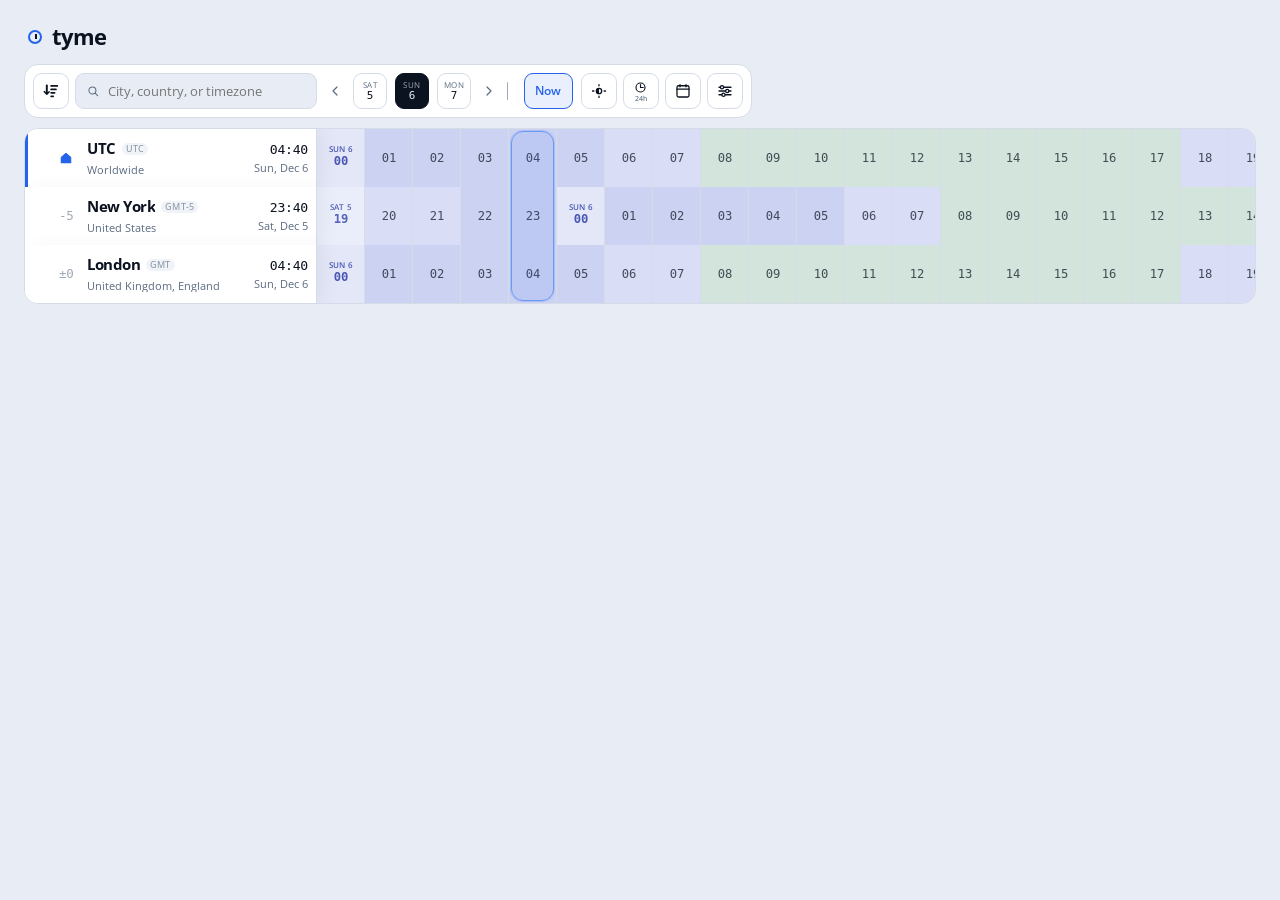
==== commit 3d2b5abb: "refactor(tyme): remove business-hours overlap highlight The 09:00–18:00 overlap bar and its settings" ====
--- a/tyme/index.html
+++ b/tyme/index.html
@@ -159,10 +159,6 @@
           <input type="checkbox" id="toggle-weekends">
           <span>Mark weekends</span>
         </label>
-        <label class="toggle">
-          <input type="checkbox" id="toggle-overlap">
-          <span>Highlight overlap (09:00–18:00)</span>
-        </label>
       </section>
     </div>
   </div>
--- a/tyme/css/app.css
+++ b/tyme/css/app.css
@@ -51,7 +51,6 @@
   --line: #d5dce8;
   --weekend: #f0ebef;
   --weekend-fade: #e8e2e6;
-  --overlap: rgba(37, 99, 235, 0.14);
   --shadow: 0 16px 36px rgba(11, 18, 32, 0.1);
   --hover-line: #0b1220;
 }
@@ -110,7 +109,6 @@
   --line: #243041;
   --weekend: #1c151a;
   --weekend-fade: #141014;
-  --overlap: rgba(56, 189, 248, 0.14);
   --shadow: 0 16px 36px rgba(0, 0, 0, 0.4);
   --hover-line: #e8eef6;
 }
@@ -154,21 +152,6 @@
   --day: #3a504e;
   --day-fade: #263836;
   --day-ink: #a8d4d0;
-}
-
-[data-palette="ember"][data-scheme="light"],
-html[data-palette="ember"][data-theme="light"] {
-  --overlap: rgba(225, 29, 72, 0.12);
-}
-
-[data-palette="moss"][data-scheme="light"],
-html[data-palette="moss"][data-theme="light"] {
-  --overlap: rgba(13, 148, 136, 0.14);
-}
-
-[data-palette="atlas"][data-scheme="light"],
-html[data-palette="atlas"][data-theme="light"] {
-  --overlap: rgba(37, 99, 235, 0.14);
 }
 
 * { box-sizing: border-box; }
@@ -1317,17 +1300,6 @@
   opacity: 1;
 }
 
-.hour.is-overlap::after {
-  content: "";
-  position: absolute;
-  left: 0;
-  right: 0;
-  top: 0;
-  height: 3px;
-  background: var(--accent);
-  opacity: 0.7;
-}
-
 .select-box,
 .hover-box {
   position: absolute;
